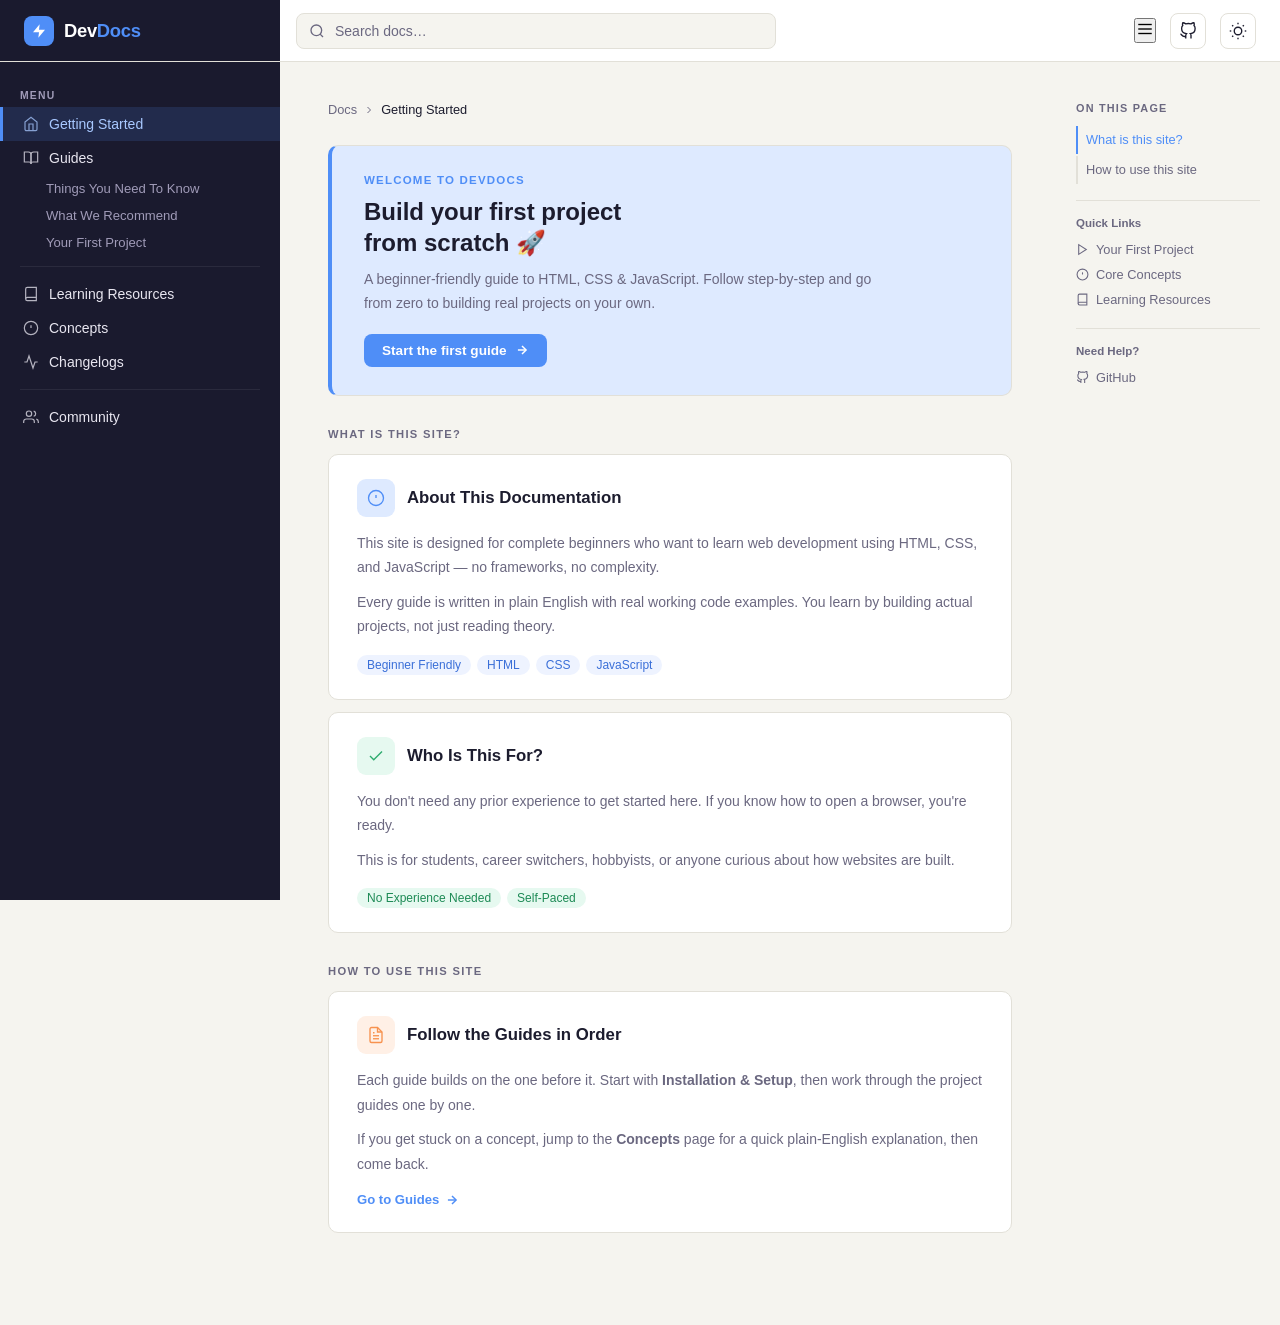
==== index.html @ c7338a74 "Added hamburger bar, and edited hyperlinks." ====
<!DOCTYPE html>
<html lang="en" data-theme="light">

<head>
  <meta charset="UTF-8" />
  <meta name="viewport" content="width=device-width, initial-scale=1.0" />
  <title>DevDocs — Beginner Developer Documentation</title>
  <link rel="stylesheet" href="../CSS/style.css" />
</head>

<body>

  <!-- Header -->
  <header>
    <div class="logo-area">
      <div class="logo-icon">
        <svg viewBox="0 0 24 24">
          <path d="M13 2L3 14h9l-1 8 10-12h-9l1-8z" />
        </svg>
      </div>
      <span class="logo-text">Dev<span>Docs</span></span>
    </div>

    <div class="search-wrap">
      <svg viewBox="0 0 24 24" stroke-width="2">
        <circle cx="11" cy="11" r="8" />
        <path d="m21 21-4.35-4.35" />
      </svg>
      <input type="text" placeholder="Search docs…" aria-label="Search documentation" />
    </div>

    <nav class="nav-icons">
      <button class="hamburger" id="hamburger" aria-label="Toggle menu">
        <svg viewBox="0 0 24 24">
          <line x1="3" y1="6" x2="21" y2="6" />
          <line x1="3" y1="12" x2="21" y2="12" />
          <line x1="3" y1="18" x2="21" y2="18" />
        </svg>
      </button>
      <!-- GitHub -->
      <a href="https://github.com/GautamAdhish/Developers-Documentation-Site" aria-label="GitHub" target="_blank">
        <svg viewBox="0 0 24 24">
          <path
            d="M9 19c-5 1.5-5-2.5-7-3m14 6v-3.87a3.37 3.37 0 0 0-.94-2.61c3.14-.35 6.44-1.54 6.44-7A5.44 5.44 0 0 0 20 4.77 5.07 5.07 0 0 0 19.91 1S18.73.65 16 2.48a13.38 13.38 0 0 0-7 0C6.27.65 5.09 1 5.09 1A5.07 5.07 0 0 0 5 4.77a5.44 5.44 0 0 0-1.5 3.78c0 5.42 3.3 6.61 6.44 7A3.37 3.37 0 0 0 9 18.13V22" />
        </svg>
      </a>

      <!-- Theme Toggle -->
      <button id="theme-toggle" aria-label="Toggle dark mode">
        <!-- Sun icon (visible in light mode) -->
        <svg id="icon-sun" viewBox="0 0 24 24">
          <circle cx="12" cy="12" r="5" />
          <line x1="12" y1="1" x2="12" y2="3" />
          <line x1="12" y1="21" x2="12" y2="23" />
          <line x1="4.22" y1="4.22" x2="5.64" y2="5.64" />
          <line x1="18.36" y1="18.36" x2="19.78" y2="19.78" />
          <line x1="1" y1="12" x2="3" y2="12" />
          <line x1="21" y1="12" x2="23" y2="12" />
          <line x1="4.22" y1="19.78" x2="5.64" y2="18.36" />
          <line x1="18.36" y1="5.64" x2="19.78" y2="4.22" />
        </svg>
        <!-- Moon icon (visible in dark mode) -->
        <svg id="icon-moon" viewBox="0 0 24 24">
          <path d="M21 12.79A9 9 0 1 1 11.21 3 7 7 0 0 0 21 12.79z" />
        </svg>
      </button>
    </nav>
  </header>

  <!-- Shell -->
  <div class="shell">

    <!-- Left Sidebar -->
    <aside class="left">
      <div class="nav-section">
        <div class="nav-label">Menu</div>

        <a href="../DevDocSite/index.html" class="nav-item active" target="_blank">
          <svg viewBox="0 0 24 24">
            <path d="M3 9l9-7 9 7v11a2 2 0 0 1-2 2H5a2 2 0 0 1-2-2z" />
            <polyline points="9 22 9 12 15 12 15 22" />
          </svg>
          Getting Started
        </a>

        <a href="#" class="nav-item">
          <svg viewBox="0 0 24 24">
            <path d="M2 3h6a4 4 0 0 1 4 4v14a3 3 0 0 0-3-3H2z" />
            <path d="M22 3h-6a4 4 0 0 0-4 4v14a3 3 0 0 1 3-3h7z" />
          </svg>
          Guides
        </a>
        <div class="nav-sub">
          <a href="HTML/things-you-need-to-know.html" class="nav-item">Things You Need To Know</a>
          <a href="#" class="nav-item">What We Recommend</a>
          <a href="#" class="nav-item">Your First Project</a>
        </div>

        <div class="nav-divider"></div>

        <a href="#" class="nav-item">
          <svg viewBox="0 0 24 24">
            <path d="M4 19.5A2.5 2.5 0 0 1 6.5 17H20" />
            <path d="M6.5 2H20v20H6.5A2.5 2.5 0 0 1 4 19.5v-15A2.5 2.5 0 0 1 6.5 2z" />
          </svg>
          Learning Resources
        </a>

        <a href="#" class="nav-item">
          <svg viewBox="0 0 24 24">
            <circle cx="12" cy="12" r="10" />
            <line x1="12" y1="8" x2="12" y2="12" />
            <line x1="12" y1="16" x2="12.01" y2="16" />
          </svg>
          Concepts
        </a>

        <a href="#" class="nav-item">
          <svg viewBox="0 0 24 24">
            <polyline points="22 12 18 12 15 21 9 3 6 12 2 12" />
          </svg>
          Changelogs
        </a>

        <div class="nav-divider"></div>

        <a href="#" class="nav-item">
          <svg viewBox="0 0 24 24">
            <path d="M17 21v-2a4 4 0 0 0-4-4H5a4 4 0 0 0-4 4v2" />
            <circle cx="9" cy="7" r="4" />
            <path d="M23 21v-2a4 4 0 0 0-3-3.87" />
            <path d="M16 3.13a4 4 0 0 1 0 7.75" />
          </svg>
          Community
        </a>
      </div>
    </aside>

    <!-- Main Content -->
    <main>
      <div class="breadcrumb">
        Docs
        <svg viewBox="0 0 24 24">
          <polyline points="9 18 15 12 9 6" />
        </svg>
        <span>Getting Started</span>
      </div>

      <!-- Hero -->
      <div class="hero">
        <div class="hero-eyebrow">Welcome to DevDocs</div>
        <h1>Build your first project<br />from scratch 🚀</h1>
        <p>A beginner-friendly guide to HTML, CSS &amp; JavaScript. Follow step-by-step and go from zero to building
          real projects on your own.</p>
        <a href="../HTML/things-you-need-to-know.html" class="hero-cta">
          Start the first guide
          <svg viewBox="0 0 24 24">
            <line x1="5" y1="12" x2="19" y2="12" />
            <polyline points="12 5 19 12 12 19" />
          </svg>
        </a>
      </div>

      <!-- Section 1 -->
      <div class="section-heading" id="what-is-this">What is this site?</div>

      <div class="content-block">
        <div class="block-header">
          <div class="block-icon icon-blue">
            <svg viewBox="0 0 24 24">
              <circle cx="12" cy="12" r="10" />
              <line x1="12" y1="8" x2="12" y2="12" />
              <line x1="12" y1="16" x2="12.01" y2="16" />
            </svg>
          </div>
          <div class="block-title">About This Documentation</div>
        </div>
        <div class="block-body">
          <p>This site is designed for complete beginners who want to learn web development using HTML, CSS, and
            JavaScript — no frameworks, no complexity.</p>
          <p>Every guide is written in plain English with real working code examples. You learn by building actual
            projects, not just reading theory.</p>
        </div>
        <div class="block-tags">
          <span class="tag">Beginner Friendly</span>
          <span class="tag">HTML</span>
          <span class="tag">CSS</span>
          <span class="tag">JavaScript</span>
        </div>
      </div>

      <div class="content-block">
        <div class="block-header">
          <div class="block-icon icon-green">
            <svg viewBox="0 0 24 24">
              <polyline points="20 6 9 17 4 12" />
            </svg>
          </div>
          <div class="block-title">Who Is This For?</div>
        </div>
        <div class="block-body">
          <p>You don't need any prior experience to get started here. If you know how to open a browser, you're ready.
          </p>
          <p>This is for students, career switchers, hobbyists, or anyone curious about how websites are built.</p>
        </div>
        <div class="block-tags">
          <span class="tag green">No Experience Needed</span>
          <span class="tag green">Self-Paced</span>
        </div>
      </div>

      <!-- Section 2 -->
      <div class="section-heading" id="how-to-use">How to use this site</div>

      <div class="content-block">
        <div class="block-header">
          <div class="block-icon icon-orange">
            <svg viewBox="0 0 24 24">
              <path d="M14 2H6a2 2 0 0 0-2 2v16a2 2 0 0 0 2 2h12a2 2 0 0 0 2-2V8z" />
              <polyline points="14 2 14 8 20 8" />
              <line x1="16" y1="13" x2="8" y2="13" />
              <line x1="16" y1="17" x2="8" y2="17" />
              <polyline points="10 9 9 9 8 9" />
            </svg>
          </div>
          <div class="block-title">Follow the Guides in Order</div>
        </div>
        <div class="block-body">
          <p>Each guide builds on the one before it. Start with <strong>Installation &amp; Setup</strong>, then work
            through the project guides one by one.</p>
          <p>If you get stuck on a concept, jump to the <strong>Concepts</strong> page for a quick plain-English
            explanation, then come back.</p>
        </div>
        <a href="#" class="block-link">
          Go to Guides
          <svg viewBox="0 0 24 24">
            <line x1="5" y1="12" x2="19" y2="12" />
            <polyline points="12 5 19 12 12 19" />
          </svg>
        </a>
      </div>

    </main>

    <!-- Right Sidebar -->
    <aside class="right">
      <div class="toc-title">On This Page</div>
      <ul class="toc-list">
        <li><a href="#what-is-this" class="active">What is this site?</a></li>
        <li><a href="#how-to-use">How to use this site</a></li>
      </ul>

      <div class="toc-divider"></div>

      <div class="toc-extra-title">Quick Links</div>
      <a href="#" class="toc-extra-link">
        <svg viewBox="0 0 24 24">
          <polygon points="5 3 19 12 5 21 5 3" />
        </svg>
        Your First Project
      </a>
      <a href="#" class="toc-extra-link">
        <svg viewBox="0 0 24 24">
          <circle cx="12" cy="12" r="10" />
          <line x1="12" y1="8" x2="12" y2="12" />
          <line x1="12" y1="16" x2="12.01" y2="16" />
        </svg>
        Core Concepts
      </a>
      <a href="#" class="toc-extra-link">
        <svg viewBox="0 0 24 24">
          <path d="M4 19.5A2.5 2.5 0 0 1 6.5 17H20" />
          <path d="M6.5 2H20v20H6.5A2.5 2.5 0 0 1 4 19.5v-15A2.5 2.5 0 0 1 6.5 2z" />
        </svg>
        Learning Resources
      </a>

      <div class="toc-divider"></div>

      <div class="toc-extra-title">Need Help?</div>
      <a href="https://github.com/GautamAdhish/Developers-Documentation-Site" class="toc-extra-link" target="_blank">
        <svg viewBox="0 0 24 24">
          <path
            d="M9 19c-5 1.5-5-2.5-7-3m14 6v-3.87a3.37 3.37 0 0 0-.94-2.61c3.14-.35 6.44-1.54 6.44-7A5.44 5.44 0 0 0 20 4.77 5.07 5.07 0 0 0 19.91 1S18.73.65 16 2.48a13.38 13.38 0 0 0-7 0C6.27.65 5.09 1 5.09 1A5.07 5.07 0 0 0 5 4.77a5.44 5.44 0 0 0-1.5 3.78c0 5.42 3.3 6.61 6.44 7A3.37 3.37 0 0 0 9 18.13V22" />
        </svg>
        GitHub
      </a>
    </aside>

  </div><!-- end shell -->

  <div class="sidebar-overlay" id="sidebar-overlay"></div>

  <script>
    const toggle = document.getElementById('theme-toggle');
    const html = document.documentElement;

    // Load saved preference
    const saved = localStorage.getItem('devdocs-theme');
    if (saved) html.setAttribute('data-theme', saved);

    toggle.addEventListener('click', () => {
      const current = html.getAttribute('data-theme');
      const next = current === 'dark' ? 'light' : 'dark';
      html.setAttribute('data-theme', next);
      localStorage.setItem('devdocs-theme', next);
    });

    // Hamburger sidebar toggle
    const hamburger = document.getElementById('hamburger');
    const sidebar = document.querySelector('aside.left');
    const overlay = document.getElementById('sidebar-overlay');

    hamburger.addEventListener('click', () => {
      sidebar.classList.toggle('open');
      overlay.classList.toggle('active');
    });

    overlay.addEventListener('click', () => {
      sidebar.classList.remove('open');
      overlay.classList.remove('active');
    });
  </script>

</body>

</html>
---- CSS/style.css ----
/* Reset */
*, *::before, *::after { 
  box-sizing: border-box; margin: 0; padding: 0; 
}

/*-- Light Theme (default) --*/
:root {
  --bg:          #f5f4ef;
  --surface:     #ffffff;
  --sidebar-bg:  #1a1a2e;
  --sidebar-txt: #e8e6f0;
  --sidebar-sub: #a09bb8;
  --accent:      #4f8ef7;
  --accent-soft: #deeaff;
  --accent2:     #f7924f;
  --text:        #1c1c2e;
  --muted:       #6b6880;
  --border:      #e2e0d8;
  --tag-bg:      #eef3ff;
  --tag-txt:     #3a6fd8;
  --radius:      10px;
  --sidebar-w:   280px;
  --right-w:     220px;

  /* theme toggle icon visibility */
  --icon-sun:    block;
  --icon-moon:   none;
}

/* Dark Theme */
[data-theme="dark"] {
  --bg:          #0f0f1a;
  --surface:     #1a1a2e;
  --sidebar-bg:  #0d0d1a;
  --sidebar-txt: #e8e6f0;
  --sidebar-sub: #7a7595;
  --accent:      #4f8ef7;
  --accent-soft: #1a2a4a;
  --accent2:     #f7924f;
  --text:        #e8e6f0;
  --muted:       #8a87a0;
  --border:      #2a2a42;
  --tag-bg:      #1a2a4a;
  --tag-txt:     #7ab0ff;

  --icon-sun:    none;
  --icon-moon:   block;
}

/* Base */
html { 
  scroll-behavior: smooth; 
}

body {
  font-family: 'DM Sans', sans-serif;
  background: var(--bg);
  color: var(--text);
  min-height: 100vh;
  display: flex;
  flex-direction: column;
  transition: background 0.25s, color 0.25s;
}

/* Header */
header {
  position: sticky;
  top: 0;
  z-index: 100;
  background: var(--surface);
  border-bottom: 1px solid var(--border);
  display: grid;
  grid-template-columns: var(--sidebar-w) 1fr auto;
  align-items: center;
  gap: 16px;
  padding: 0 24px 0 0;
  height: 62px;
  transition: background 0.25s, border-color 0.25s;
}

.logo-area {
  background: var(--sidebar-bg);
  height: 100%;
  display: flex;
  align-items: center;
  padding: 0 24px;
  gap: 10px;
  transition: background 0.25s;
}

.logo-icon {
  width: 30px;
  height: 30px;
  background: var(--accent);
  border-radius: 8px;
  display: grid;
  place-items: center;
}

.logo-icon svg { 
  width: 16px; height: 16px; fill: white; 
}

.logo-text {
  font-family: 'Syne', sans-serif;
  font-weight: 800;
  font-size: 1.15rem;
  color: white;
  letter-spacing: -0.3px;
}

.logo-text span { 
  color: var(--accent); 
}

/* Search */
.search-wrap {
  position: relative;
  max-width: 480px;
}

.search-wrap svg {
  position: absolute;
  left: 13px;
  top: 50%;
  transform: translateY(-50%);
  width: 16px;
  height: 16px;
  stroke: var(--muted);
  fill: none;
}

.search-wrap input {
  width: 100%;
  padding: 9px 16px 9px 38px;
  border: 1.5px solid var(--border);
  border-radius: 8px;
  font-family: 'DM Sans', sans-serif;
  font-size: 0.875rem;
  background: var(--bg);
  color: var(--text);
  outline: none;
  transition: border-color 0.2s, background 0.25s, color 0.25s;
}

.search-wrap input:focus  { 
  border-color: var(--accent); 
  background: var(--surface); 
}

.search-wrap input::placeholder { 
  color: var(--muted); 
}

/* Nav icons */
.nav-icons {
  display: flex;
  align-items: center;
  gap: 14px;
}

.nav-icons a {
  display: grid;
  place-items: center;
  width: 36px;
  height: 36px;
  border-radius: 8px;
  border: 1.5px solid var(--border);
  color: var(--text);
  text-decoration: none;
  transition: background 0.2s, border-color 0.2s;
  cursor: pointer;
  background: transparent;
}

.nav-icons a:hover { 
  background: var(--accent-soft); 
  border-color: var(--accent); 
}
.nav-icons svg { 
  width: 18px; 
  height: 18px; 
  fill: none; stroke: 
  currentColor; stroke-width: 1.8; 
}

/* Theme toggle button */
#theme-toggle {
  display: grid;
  place-items: center;
  width: 36px;
  height: 36px;
  border-radius: 8px;
  border: 1.5px solid var(--border);
  color: var(--text);
  background: transparent;
  cursor: pointer;
  transition: background 0.2s, border-color 0.2s;
  padding: 0;
}

#theme-toggle:hover { 
  background: var(--accent-soft); border-color: var(--accent); 
}
#theme-toggle svg   { 
  width: 18px; 
  height: 18px; 
  fill: none; 
  stroke: currentColor; 
  stroke-width: 1.8;
 }

#icon-sun  { 
  display: var(--icon-sun); 
}

#icon-moon { 
  display: var(--icon-moon); 
}

/* Layout Shell */
.shell {
  display: grid;
  grid-template-columns: var(--sidebar-w) 1fr var(--right-w);
  flex: 1;
  min-height: 0;
}

/* Left Sidebar */
aside.left {
  background: var(--sidebar-bg);
  min-height: calc(100vh - 62px);
  padding: 28px 0;
  position: sticky;
  top: 62px;
  height: calc(100vh - 62px);
  overflow-y: auto;
  transition: background 0.25s;
}

aside.left::-webkit-scrollbar { 
  width: 4px; 
}

aside.left::-webkit-scrollbar-thumb { 
  background: #3a3a5c; border-radius: 4px; 
}

.nav-section { 
  margin-bottom: 8px; 
}

.nav-label {
  font-family: 'Syne', sans-serif;
  font-size: 0.65rem;
  font-weight: 700;
  letter-spacing: 1.2px;
  text-transform: uppercase;
  color: var(--sidebar-sub);
  padding: 0 20px 6px;
}

.nav-item {
  display: flex;
  align-items: center;
  gap: 10px;
  padding: 9px 20px;
  color: var(--sidebar-txt);
  text-decoration: none;
  font-size: 0.875rem;
  font-weight: 400;
  border-left: 3px solid transparent;
  transition: background 0.15s, border-color 0.15s, color 0.15s;
}

.nav-item:hover {
  background: rgba(255,255,255,0.06);
  color: white;
}

.nav-item.active {
  background: rgba(79,142,247,0.15);
  border-left-color: var(--accent);
  color: #a8c8ff;
  font-weight: 500;
}

.nav-item svg {
  width: 16px;
  height: 16px;
  stroke: currentColor;
  fill: none;
  stroke-width: 1.8;
  flex-shrink: 0;
  opacity: 0.75;
}

.nav-sub { 
  padding-left: 46px; 
}

.nav-sub .nav-item {
  font-size: 0.82rem;
  color: var(--sidebar-sub);
  padding: 6px 20px 6px 0;
  border-left: none;
}

.nav-sub .nav-item:hover  { 
  color: var(--sidebar-txt); 
  background: none; 
}

.nav-sub .nav-item.active { 
  color: var(--accent); 
  background: none; 
  font-weight: 500; 
}

.nav-divider {
  height: 1px;
  background: rgba(255,255,255,0.07);
  margin: 10px 20px;
}

/* Main Content */
main {
  padding: 40px 48px 80px;
  min-width: 0;
}

.breadcrumb {
  display: flex;
  align-items: center;
  gap: 6px;
  font-size: 0.8rem;
  color: var(--muted);
  margin-bottom: 28px;
}

.breadcrumb span { 
  color: var(--text); 
  font-weight: 500; 
}

.breadcrumb svg  { 
  width: 12px; 
  height: 12px; 
  stroke: currentColor; 
  fill: none; 
  stroke-width: 2; 
}

/* Content blocks */
.content-block {
  background: var(--surface);
  border: 1px solid var(--border);
  border-radius: var(--radius);
  padding: 24px 28px;
  margin-bottom: 12px;
  transition: box-shadow 0.2s, background 0.25s, border-color 0.25s;
}

.content-block:hover { 
  box-shadow: 0 4px 20px rgba(0,0,0,0.08); 
}

.block-header {
  display: flex;
  align-items: center;
  gap: 12px;
  margin-bottom: 14px;
}

.block-icon {
  width: 38px;
  height: 38px;
  border-radius: 9px;
  display: grid;
  place-items: center;
  flex-shrink: 0;
}

.block-icon svg { 
  width: 18px; 
  height: 18px; 
  stroke: currentColor; 
  fill: none; 
  stroke-width: 1.8; 
}

.icon-blue   { 
  background: var(--accent-soft); 
  color: var(--accent); 
}
.icon-orange { 
  background: #fff0e6; 
  color: var(--accent2); 
}

.icon-green  { 
  background: #e6f9f0; 
  color: #2dab6e; 
}

 /* [] denote attribute selector which selects any attribute with the name "dark" */
[data-theme="dark"] .icon-orange { 
  background: #2a1a0a; 
} 
[data-theme="dark"] .icon-green  { 
  background: #0a2016; 
}

.block-title {
  font-family: 'Syne', sans-serif;
  font-size: 1.05rem;
  font-weight: 700;
  color: var(--text);
}

.block-body {
  font-size: 0.875rem;
  line-height: 1.75;
  color: var(--muted);
}

.block-body p + p { margin-top: 10px; }

.block-tags {
  display: flex;
  flex-wrap: wrap;
  gap: 6px;
  margin-top: 16px;
}

.tag {
  font-size: 0.75rem;
  font-weight: 500;
  padding: 3px 10px;
  border-radius: 20px;
  background: var(--tag-bg);
  color: var(--tag-txt);
  transition: background 0.25s, color 0.25s;
}

.tag.green  { background: #e6f9f0; color: #1d8a55; }
.tag.orange { background: #fff0e6; color: #c06820; }

[data-theme="dark"] .tag.green  { 
  background: #0a2016; color: #3dbb75; 
}

[data-theme="dark"] .tag.orange { 
  background: #2a1a0a; color: #e8924f; 
}

.block-link {
  display: inline-flex;
  align-items: center;
  gap: 6px;
  margin-top: 16px;
  font-size: 0.82rem;
  font-weight: 600;
  color: var(--accent);
  text-decoration: none;
  transition: gap 0.15s;
}

.block-link:hover { 
  gap: 10px; 
}

.block-link svg { 
  width: 14px; 
  height: 14px; 
  stroke: currentColor; 
  fill: none; 
  stroke-width: 2.5; 
}

/* Hero */
.hero {
  background: var(--accent-soft);
  border: 1px solid var(--border);
  border-left: 4px solid var(--accent);
  border-radius: var(--radius);
  padding: 28px 32px;
  margin-bottom: 32px;
  transition: background 0.25s, border-color 0.25s;
}

[data-theme="dark"] .hero {
  background: #1a2a4a;
}

.hero-eyebrow {
  font-size: 0.72rem;
  font-weight: 600;
  letter-spacing: 1.2px;
  text-transform: uppercase;
  color: var(--accent);
  margin-bottom: 10px;
}

.hero h1 {
  font-family: 'Syne', sans-serif;
  font-size: 1.5rem;
  font-weight: 700;
  color: var(--text);
  line-height: 1.3;
  margin-bottom: 10px;
}

.hero p {
  font-size: 0.875rem;
  color: var(--muted);
  line-height: 1.7;
  max-width: 520px;
}

.hero-cta {
  display: inline-flex;
  align-items: center;
  gap: 8px;
  margin-top: 18px;
  background: var(--accent);
  color: white;
  padding: 9px 18px;
  border-radius: 8px;
  font-size: 0.85rem;
  font-weight: 600;
  text-decoration: none;
  transition: background 0.2s;
}

.hero-cta:hover { 
  background: #3a7ae8; 
}

.hero-cta svg   { 
  width: 14px; 
  height: 14px; 
  stroke: currentColor; 
  fill: none; 
  stroke-width: 2.5; 
}

/* Section headings */
.section-heading {
  font-family: 'Syne', sans-serif;
  font-size: 0.7rem;
  font-weight: 700;
  letter-spacing: 1.3px;
  text-transform: uppercase;
  color: var(--muted);
  margin-bottom: 14px;
  margin-top: 32px;
}

.section-heading:first-of-type { 
  margin-top: 0; 
}

/* Right Sidebar */
aside.right {
  padding: 40px 20px 40px 16px;
  position: sticky;
  top: 62px;
  height: calc(100vh - 62px);
  overflow-y: auto;
}

aside.right::-webkit-scrollbar {
   width: 4px; 
}

aside.right::-webkit-scrollbar-thumb { 
  background: var(--border); 
  border-radius: 4px; 
}

.toc-title {
  font-family: 'Syne', sans-serif;
  font-size: 0.68rem;
  font-weight: 700;
  letter-spacing: 1.2px;
  text-transform: uppercase;
  color: var(--muted);
  margin-bottom: 12px;
}

.toc-list { 
  list-style: none; 
}

.toc-list li + li { 
  margin-top: 2px; 
}

.toc-list a {
  display: block;
  font-size: 0.8rem;
  color: var(--muted);
  text-decoration: none;
  padding: 5px 8px;
  border-left: 2px solid var(--border);
  transition: color 0.15s, border-color 0.15s;
  line-height: 1.4;
}

.toc-list a:hover  { 
  color: var(--accent); 
  border-left-color: var(--accent); 
}

.toc-list a.active { 
  color: var(--accent); 
  border-left-color: var(--accent); 
  font-weight: 500; 
}

.toc-divider { 
  height: 1px; 
  background: var(--border); 
  margin: 16px 0; 
  transition: background 0.25s; 
}

.toc-extra-title {
  font-size: 0.72rem;
  font-weight: 600;
  color: var(--muted);
  margin-bottom: 8px;
}

.toc-extra-link {
  display: flex;
  align-items: center;
  gap: 7px;
  font-size: 0.8rem;
  color: var(--muted);
  text-decoration: none;
  padding: 5px 0;
  transition: color 0.15s;
}

.toc-extra-link:hover { 
  color: var(--accent); 
}

.toc-extra-link svg { 
  width: 13px; 
  height: 13px; 
  stroke: currentColor; 
  fill: none; 
  stroke-width: 2; 
  flex-shrink: 0; 
}
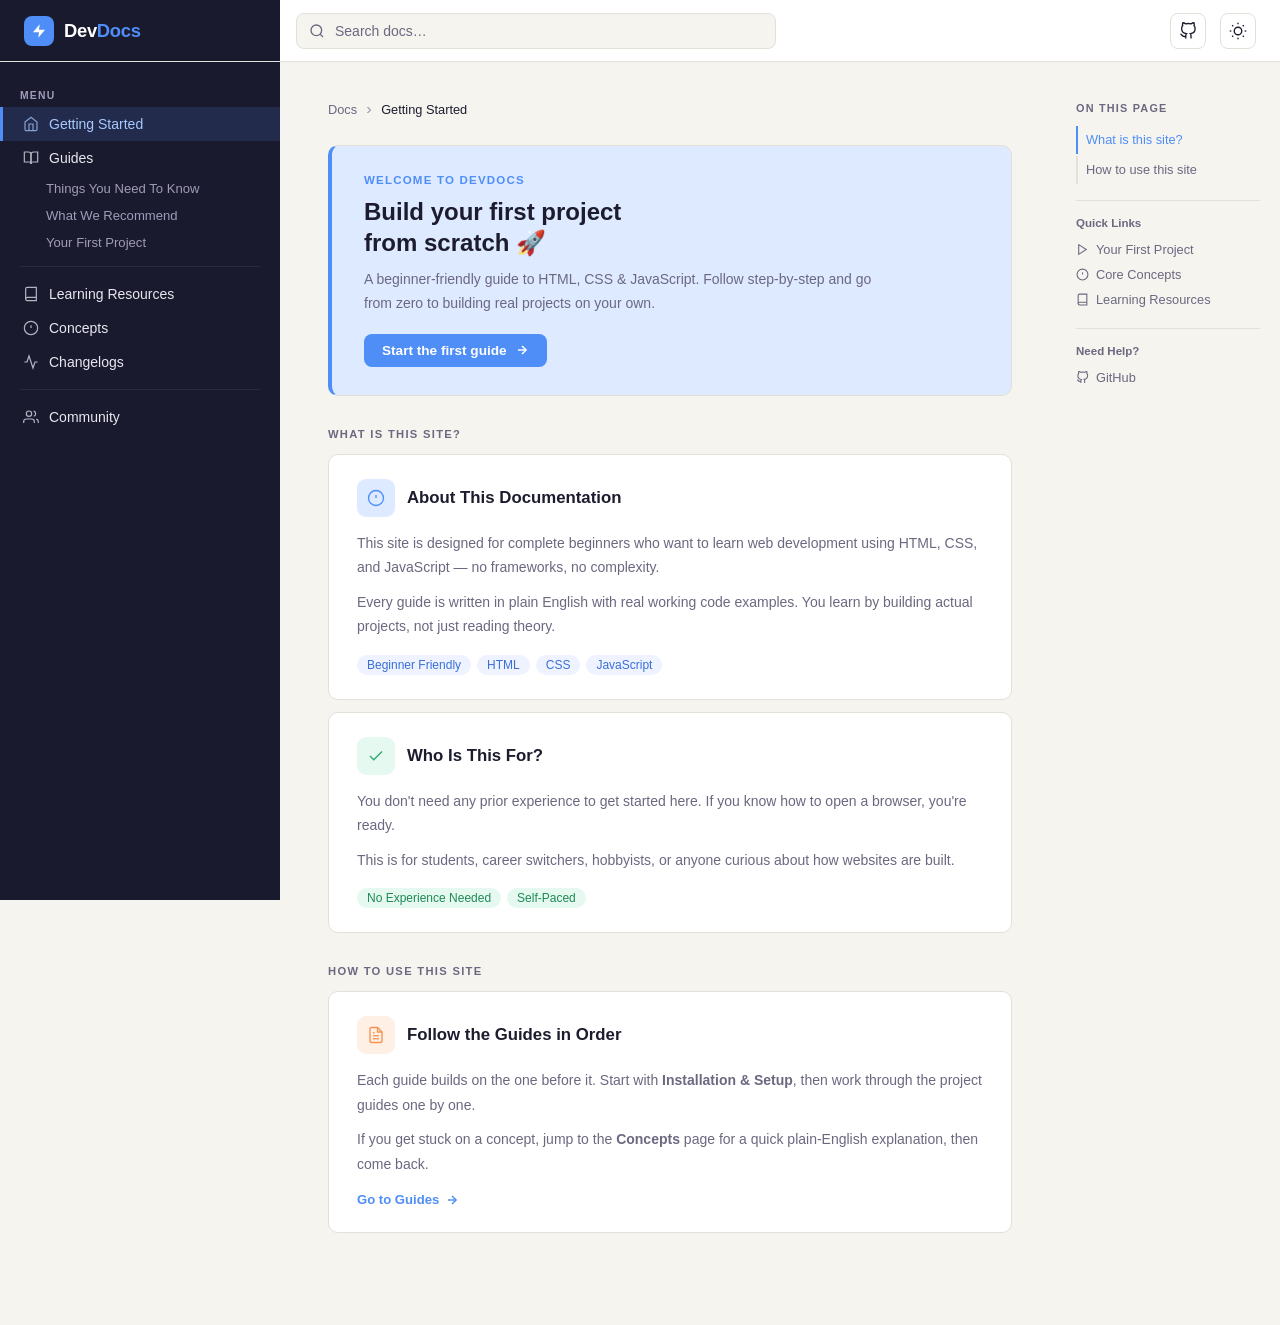
==== commit b52691eb: "Hyperlink Update" ====
--- a/index.html
+++ b/index.html
@@ -92,8 +92,8 @@
         </a>
         <div class="nav-sub">
           <a href="HTML/things-you-need-to-know.html" class="nav-item">Things You Need To Know</a>
-          <a href="#" class="nav-item">What We Recommend</a>
-          <a href="#" class="nav-item">Your First Project</a>
+          <a href="HTML/what-we-recommend.html" class="nav-item">What We Recommend</a>
+          <a href="HTML/your-first-project.html" class="nav-item">Your First Project</a>
         </div>
 
         <div class="nav-divider"></div>
--- a/CSS/style.css
+++ b/CSS/style.css
@@ -655,4 +655,128 @@
   fill: none; 
   stroke-width: 2; 
   flex-shrink: 0; 
+}
+
+/* Hamburger Button (mobile only) */
+.hamburger {
+  display: none;
+  place-items: center;
+  width: 36px;
+  height: 36px;
+  border-radius: 8px;
+  border: 1.5px solid var(--border);
+  background: transparent;
+  color: var(--text);
+  cursor: pointer;
+  padding: 0;
+  transition: background 0.2s, border-color 0.2s;
+  flex-shrink: 0;
+}
+
+.hamburger:hover { background: var(--accent-soft); border-color: var(--accent); }
+.hamburger svg   { width: 18px; height: 18px; stroke: currentColor; fill: none; stroke-width: 1.8; }
+
+/* Sidebar overlay for mobile */
+.sidebar-overlay {
+  display: none;
+  position: fixed;
+  inset: 0;
+  background: rgba(0,0,0,0.5);
+  z-index: 149;
+}
+
+.sidebar-overlay.active { display: block; }
+
+/* Tablet */
+@media (max-width: 1024px) {
+ 
+  /* Hide right sidebar */
+  aside.right { display: none; }
+ 
+  /* Expand main to fill the space */
+  .shell {
+    grid-template-columns: var(--sidebar-w) 1fr;
+  }
+ 
+  main { padding: 32px 36px 60px; }
+}
+ 
+/* ── Small Tablet — 768px ────────────────────────────────── */
+@media (max-width: 768px) {
+ 
+  /* Header: logo | search | icons */
+  header {
+    grid-template-columns: auto 1fr auto;
+    padding: 0 16px;
+    gap: 10px;
+  }
+ 
+  /* Show hamburger */
+  .hamburger { display: grid; }
+ 
+  /* Shrink logo area to just icon + text, no full-width bg */
+  .logo-area {
+    padding: 0 14px;
+    background: transparent;
+  }
+ 
+  .logo-text { font-size: 1rem; }
+ 
+  /* Left sidebar: hidden off-screen by default on mobile */
+  aside.left {
+    position: fixed;
+    top: 0;
+    left: -280px;
+    height: 100vh;
+    width: 260px;
+    z-index: 150;
+    transition: left 0.3s ease;
+    padding-top: 72px;
+  }
+ 
+  /* Sidebar open state toggled by JS */
+  aside.left.open { left: 0; }
+ 
+  /* Shell becomes single column */
+  .shell {
+    grid-template-columns: 1fr;
+  }
+ 
+  main { padding: 28px 24px 60px; }
+ 
+  /* Stack hero content */
+  .hero { padding: 22px 20px; }
+  .hero h1 { font-size: 1.3rem; }
+}
+ 
+/* ── Mobile — 480px ──────────────────────────────────────── */
+@media (max-width: 480px) {
+ 
+  header { height: 54px; }
+  
+  /* Show hamburger */
+  .hamburger { display: grid; }
+  /* Hide search bar text, keep icon visible */
+  .search-wrap input { font-size: 0.8rem; padding: 8px 12px 8px 34px; }
+ 
+  main { padding: 20px 16px 48px; }
+ 
+  /* Hero */
+  .hero { padding: 18px 16px; }
+  .hero h1 { font-size: 1.15rem; }
+  .hero p  { font-size: 0.82rem; }
+ 
+  /* Content blocks */
+  .content-block { padding: 18px 16px; }
+ 
+  /* Breadcrumb wraps cleanly */
+  .breadcrumb { flex-wrap: wrap; font-size: 0.75rem; }
+ 
+  /* Section heading */
+  .section-heading { font-size: 0.65rem; }
+ 
+  /* Block header stacks on very small screens */
+  .block-header { gap: 10px; }
+  .block-title  { font-size: 0.95rem; }
+  .block-body   { font-size: 0.835rem; }
 }
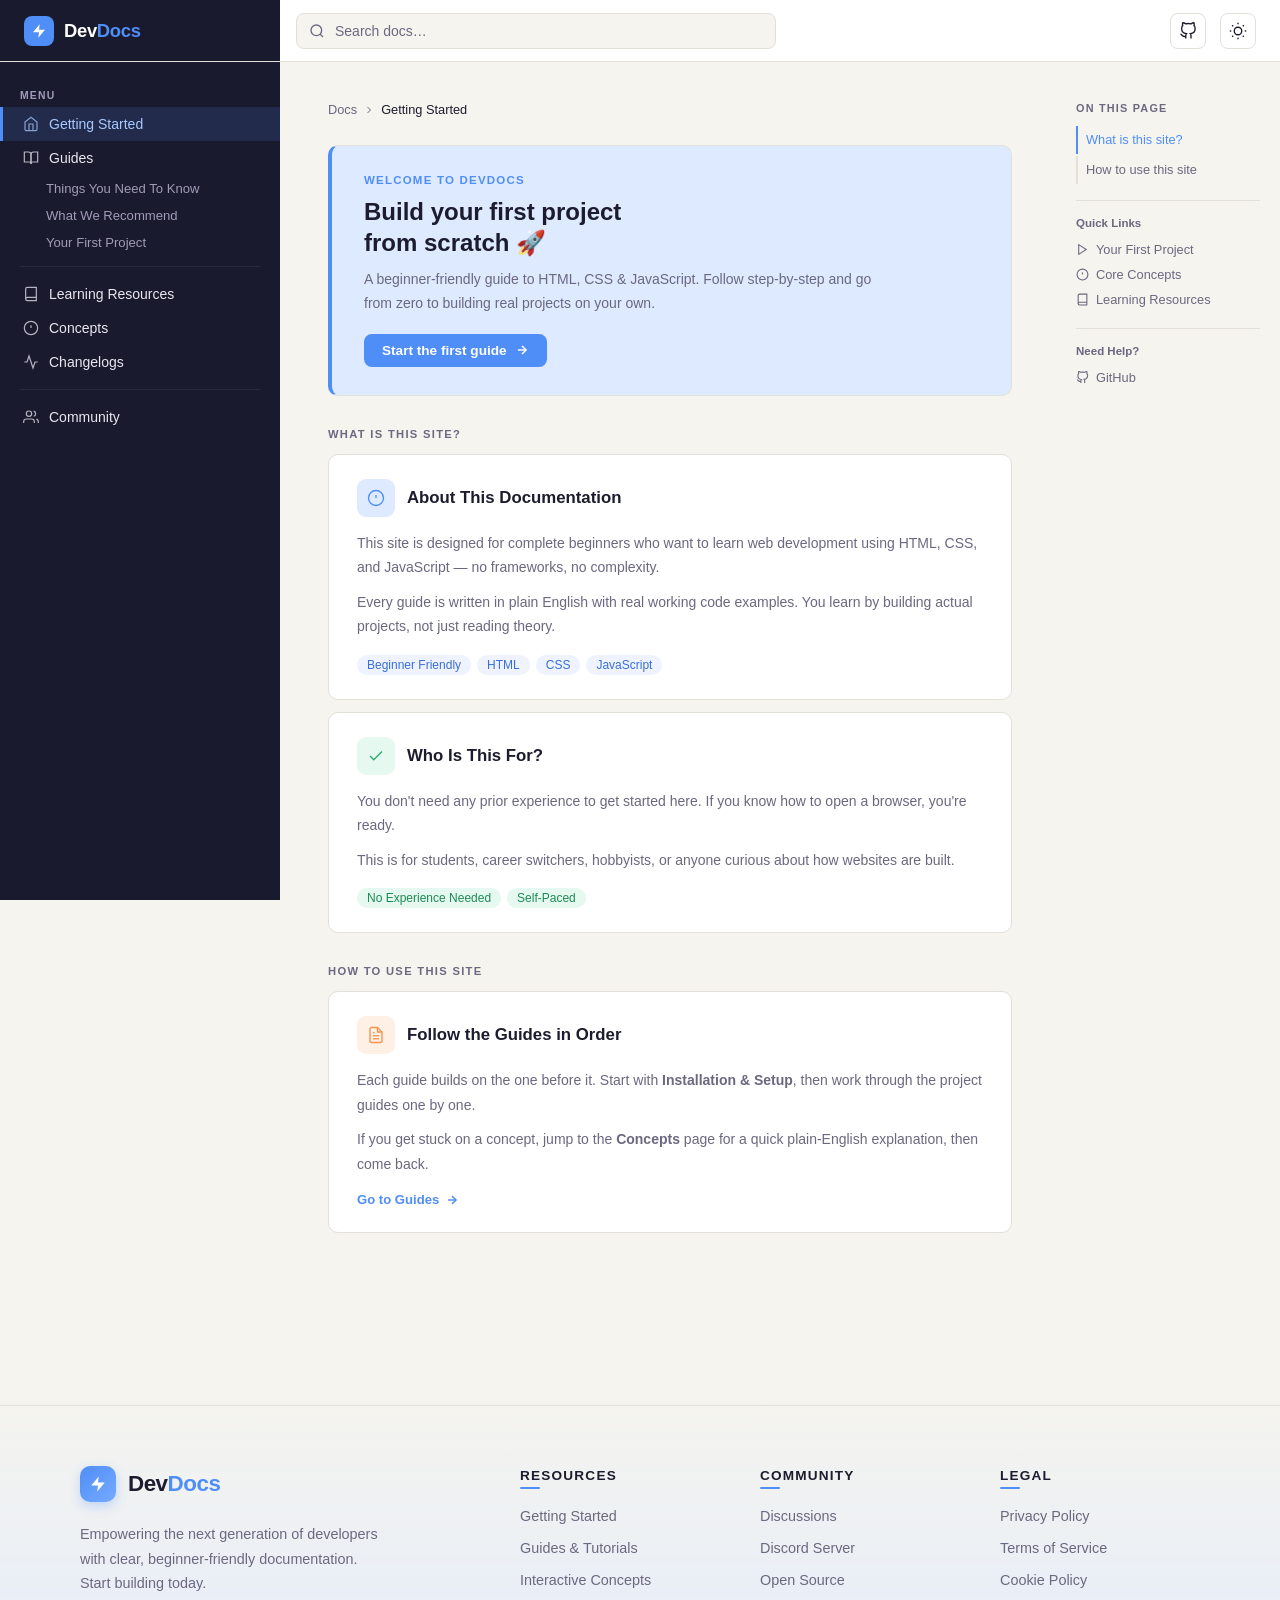
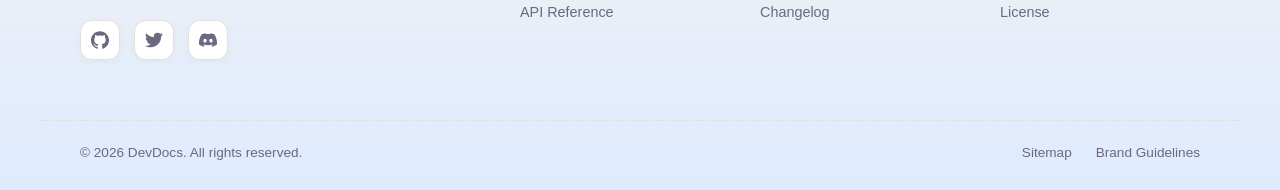
==== commit 975eebc2: "Add Learning resources" ====
--- a/index.html
+++ b/index.html
@@ -98,7 +98,7 @@
 
         <div class="nav-divider"></div>
 
-        <a href="#" class="nav-item">
+        <a href="HTML/learning-resources.html" class="nav-item">
           <svg viewBox="0 0 24 24">
             <path d="M4 19.5A2.5 2.5 0 0 1 6.5 17H20" />
             <path d="M6.5 2H20v20H6.5A2.5 2.5 0 0 1 4 19.5v-15A2.5 2.5 0 0 1 6.5 2z" />
@@ -115,7 +115,7 @@
           Concepts
         </a>
 
-        <a href="#" class="nav-item">
+        <a href="HTML/changelog.html" class="nav-item">
           <svg viewBox="0 0 24 24">
             <polyline points="22 12 18 12 15 21 9 3 6 12 2 12" />
           </svg>
@@ -124,7 +124,7 @@
 
         <div class="nav-divider"></div>
 
-        <a href="#" class="nav-item">
+        <a href="HTML/community.html" class="nav-item">
           <svg viewBox="0 0 24 24">
             <path d="M17 21v-2a4 4 0 0 0-4-4H5a4 4 0 0 0-4 4v2" />
             <circle cx="9" cy="7" r="4" />
@@ -240,6 +240,7 @@
         </a>
       </div>
 
+
     </main>
 
     <!-- Right Sidebar -->
@@ -267,7 +268,7 @@
         </svg>
         Core Concepts
       </a>
-      <a href="#" class="toc-extra-link">
+      <a href="HTML/learning-resources.html" class="toc-extra-link">
         <svg viewBox="0 0 24 24">
           <path d="M4 19.5A2.5 2.5 0 0 1 6.5 17H20" />
           <path d="M6.5 2H20v20H6.5A2.5 2.5 0 0 1 4 19.5v-15A2.5 2.5 0 0 1 6.5 2z" />
@@ -288,6 +289,78 @@
     </aside>
 
   </div><!-- end shell -->
+
+  <!-- Premium Footer -->
+  <footer class="premium-footer">
+    <div class="footer-top">
+      <div class="footer-brand">
+        <div class="footer-brand-header">
+          <div class="logo-icon">
+            <svg viewBox="0 0 24 24">
+              <path d="M13 2L3 14h9l-1 8 10-12h-9l1-8z" />
+            </svg>
+          </div>
+          <span class="brand-name">Dev<span>Docs</span></span>
+        </div>
+        <p>Empowering the next generation of developers with clear, beginner-friendly documentation. Start building today.</p>
+        <div class="footer-socials">
+          <a href="https://github.com/GautamAdhish/Developers-Documentation-Site" aria-label="GitHub" target="_blank">
+            <svg viewBox="0 0 24 24">
+              <path d="M12 .297c-6.63 0-12 5.373-12 12 0 5.303 3.438 9.8 8.205 11.385.6.113.82-.258.82-.577 0-.285-.01-1.04-.015-2.04-3.338.724-4.042-1.61-4.042-1.61C4.422 18.07 3.633 17.7 3.633 17.7c-1.087-.744.084-.729.084-.729 1.205.084 1.838 1.236 1.838 1.236 1.07 1.835 2.809 1.305 3.495.998.108-.776.417-1.305.76-1.605-2.665-.3-5.466-1.332-5.466-5.93 0-1.31.465-2.38 1.235-3.22-.135-.303-.54-1.523.105-3.176 0 0 1.005-.322 3.3 1.23.96-.267 1.98-.399 3-.405 1.02.006 2.04.138 3 .405 2.28-1.552 3.285-1.23 3.285-1.23.645 1.653.24 2.873.12 3.176.765.84 1.23 1.91 1.23 3.22 0 4.61-2.805 5.625-5.475 5.92.42.36.81 1.096.81 2.22 0 1.606-.015 2.896-.015 3.286 0 .315.21.69.825.57C20.565 22.092 24 17.592 24 12.297c0-6.627-5.373-12-12-12"></path>
+            </svg>
+          </a>
+          <a href="#" aria-label="Twitter">
+            <svg viewBox="0 0 24 24">
+              <path d="M23.954 4.569c-.885.389-1.83.654-2.825.775 1.014-.611 1.794-1.574 2.163-2.723-.951.555-2.005.959-3.127 1.184-.896-.959-2.173-1.559-3.591-1.559-2.717 0-4.92 2.203-4.92 4.917 0 .39.045.765.127 1.124C7.691 8.094 4.066 6.13 1.64 3.161c-.427.722-.666 1.561-.666 2.475 0 1.71.87 3.213 2.188 4.096-.807-.026-1.566-.248-2.228-.616v.061c0 2.385 1.693 4.374 3.946 4.827-.413.111-.849.171-1.296.171-.314 0-.615-.03-.916-.086.631 1.953 2.445 3.377 4.604 3.417-1.68 1.319-3.809 2.105-6.102 2.105-.39 0-.779-.023-1.17-.067 2.189 1.394 4.768 2.209 7.557 2.209 9.054 0 13.999-7.496 13.999-13.986 0-.209 0-.42-.015-.63.961-.689 1.8-1.56 2.46-2.548l-.047-.02z"></path>
+            </svg>
+          </a>
+          <a href="#" aria-label="Discord">
+            <svg viewBox="0 0 24 24">
+              <path d="M20.317 4.37a19.791 19.791 0 0 0-4.885-1.515.074.074 0 0 0-.079.037c-.21.375-.444.864-.608 1.25a18.27 18.27 0 0 0-5.487 0 12.64 12.64 0 0 0-.617-1.25.077.077 0 0 0-.079-.037A19.736 19.736 0 0 0 3.677 4.37a.07.07 0 0 0-.032.027C.533 9.046-.32 13.58.099 18.057a.082.082 0 0 0 .031.057 19.9 19.9 0 0 0 5.993 3.03.078.078 0 0 0 .084-.028 14.09 14.09 0 0 0 1.226-1.994.076.076 0 0 0-.041-.106 13.107 13.107 0 0 1-1.872-.892.077.077 0 0 1-.008-.128 10.2 10.2 0 0 0 .372-.292.074.074 0 0 1 .077-.01c3.928 1.793 8.18 1.793 12.062 0a.074.074 0 0 1 .078.01c.12.098.246.198.373.292a.077.077 0 0 1-.006.127 12.299 12.299 0 0 1-1.873.892.077.077 0 0 0-.041.107c.36.698.772 1.362 1.225 1.993a.076.076 0 0 0 .084.028 19.839 19.839 0 0 0 6.002-3.03.077.077 0 0 0 .032-.054c.5-5.177-.838-9.674-3.549-13.66a.061.061 0 0 0-.031-.028zM8.02 15.33c-1.183 0-2.157-1.085-2.157-2.419 0-1.333.956-2.419 2.157-2.419 1.21 0 2.176 1.096 2.157 2.42 0 1.333-.956 2.418-2.157 2.418zm7.975 0c-1.183 0-2.157-1.085-2.157-2.419 0-1.333.955-2.419 2.157-2.419 1.21 0 2.176 1.096 2.157 2.42 0 1.333-.946 2.418-2.157 2.418z"></path>
+            </svg>
+          </a>
+        </div>
+      </div>
+      
+      <div class="footer-column">
+        <h4 class="footer-heading">Resources</h4>
+        <ul>
+          <li><a href="#">Getting Started</a></li>
+          <li><a href="#">Guides &amp; Tutorials</a></li>
+          <li><a href="#">Interactive Concepts</a></li>
+          <li><a href="#">API Reference</a></li>
+        </ul>
+      </div>
+      
+      <div class="footer-column">
+        <h4 class="footer-heading">Community</h4>
+        <ul>
+          <li><a href="#">Discussions</a></li>
+          <li><a href="#">Discord Server</a></li>
+          <li><a href="#">Open Source</a></li>
+          <li><a href="#">Changelog</a></li>
+        </ul>
+      </div>
+      
+      <div class="footer-column">
+        <h4 class="footer-heading">Legal</h4>
+        <ul>
+          <li><a href="#">Privacy Policy</a></li>
+          <li><a href="#">Terms of Service</a></li>
+          <li><a href="#">Cookie Policy</a></li>
+          <li><a href="#">License</a></li>
+        </ul>
+      </div>
+    </div>
+    
+    <div class="footer-bottom">
+      <p>&copy; 2026 DevDocs. All rights reserved.</p>
+      <div class="footer-bottom-links">
+        <a href="HTML/sitemap.html">Sitemap</a>
+        <a href="#">Brand Guidelines</a>
+      </div>
+    </div>
+  </footer>
 
   <div class="sidebar-overlay" id="sidebar-overlay"></div>
 
--- a/CSS/style.css
+++ b/CSS/style.css
@@ -779,4 +779,364 @@
   .block-header { gap: 10px; }
   .block-title  { font-size: 0.95rem; }
   .block-body   { font-size: 0.835rem; }
+}
+/* ─────────────────────────────────────────── */
+/* ── Community Page — Member Cards          ── */
+/* ─────────────────────────────────────────── */
+
+.members-list {
+  display: flex;
+  flex-direction: column;
+  gap: 16px;
+  margin-top: 24px;
+}
+
+.member-card {
+  background: var(--surface);
+  border: 1px solid var(--border);
+  border-radius: var(--radius);
+  padding: 22px 28px;
+  display: flex;
+  align-items: center;
+  gap: 24px;
+  transition: box-shadow 0.25s, border-color 0.25s, transform 0.2s;
+}
+
+.member-card:hover {
+  transform: translateY(-2px);
+  box-shadow: 0 8px 24px rgba(0,0,0,0.07);
+  border-color: var(--accent);
+}
+
+.member-avatar {
+  flex-shrink: 0;
+  width: 80px;
+  height: 80px;
+  border-radius: 12px;
+  background: var(--accent-soft);
+  border: 1px solid var(--border);
+  display: grid;
+  place-items: center;
+  color: var(--accent);
+}
+
+[data-theme="dark"] .member-avatar {
+  background: var(--accent-soft);
+}
+
+.member-avatar svg {
+  width: 36px;
+  height: 36px;
+  stroke: currentColor;
+  fill: none;
+  stroke-width: 1.5;
+}
+
+.member-content {
+  flex: 1;
+  min-width: 0;
+}
+
+.member-content p {
+  color: var(--muted);
+  font-size: 0.875rem;
+  line-height: 1.75;
+  margin: 0;
+}
+
+.member-name {
+  flex-shrink: 0;
+  width: 150px;
+  font-family: 'Syne', sans-serif;
+  font-weight: 700;
+  font-size: 1.05rem;
+  color: var(--text);
+}
+
+@media (max-width: 768px) {
+  .member-card {
+    flex-direction: column;
+    align-items: flex-start;
+  }
+  .member-name {
+    width: auto;
+  }
+}
+
+/* Premium Footer */
+.premium-footer {
+  margin-top: 80px;
+  padding: 60px 0 30px;
+  background: linear-gradient(to bottom, transparent, var(--accent-soft));
+  border-top: 1px solid var(--border);
+  position: relative;
+  overflow: hidden;
+}
+
+[data-theme="dark"] .premium-footer {
+  background: linear-gradient(to bottom, transparent, rgba(79, 142, 247, 0.05));
+}
+
+.footer-top {
+  display: grid;
+  grid-template-columns: 2fr 1fr 1fr 1fr;
+  gap: 40px;
+  max-width: 1200px;
+  margin: 0 auto;
+  padding: 0 40px;
+}
+
+.footer-brand {
+  display: flex;
+  flex-direction: column;
+}
+
+.footer-brand-header {
+  display: flex;
+  align-items: center;
+  gap: 12px;
+  margin-bottom: 20px;
+}
+
+.footer-brand .logo-icon {
+  width: 36px;
+  height: 36px;
+  background: linear-gradient(135deg, var(--accent), #76aaff);
+  border-radius: 10px;
+  display: grid;
+  place-items: center;
+  box-shadow: 0 4px 12px rgba(79, 142, 247, 0.3);
+  transition: transform 0.3s ease;
+}
+
+.footer-brand:hover .logo-icon {
+  transform: rotate(-10deg) scale(1.05);
+}
+
+.footer-brand .logo-icon svg { width: 18px; height: 18px; fill: white; }
+
+.footer-brand .brand-name {
+  font-family: 'Syne', sans-serif;
+  font-weight: 800;
+  font-size: 1.4rem;
+  color: var(--text);
+  letter-spacing: -0.5px;
+}
+.footer-brand .brand-name span { color: var(--accent); }
+
+.footer-brand p {
+  font-size: 0.9rem;
+  color: var(--muted);
+  line-height: 1.7;
+  max-width: 300px;
+}
+
+.footer-socials {
+  display: flex;
+  gap: 14px;
+  margin-top: 24px;
+}
+
+.footer-socials a {
+  display: grid;
+  place-items: center;
+  width: 40px;
+  height: 40px;
+  border-radius: 12px;
+  background: var(--surface);
+  border: 1px solid var(--border);
+  color: var(--muted);
+  box-shadow: 0 2px 8px rgba(0,0,0,0.04);
+  transition: all 0.3s cubic-bezier(0.4, 0, 0.2, 1);
+  position: relative;
+  overflow: hidden;
+}
+
+.footer-socials a::before {
+  content: '';
+  position: absolute;
+  inset: 0;
+  background: var(--accent);
+  opacity: 0;
+  transition: opacity 0.3s ease;
+  z-index: 0;
+}
+
+.footer-socials a:hover {
+  transform: translateY(-4px);
+  border-color: var(--accent);
+  color: white;
+  box-shadow: 0 6px 16px rgba(79, 142, 247, 0.2);
+}
+
+.footer-socials a:hover::before {
+  opacity: 1;
+}
+
+.footer-socials svg {
+  width: 18px;
+  height: 18px;
+  fill: currentColor;
+  position: relative;
+  z-index: 1;
+}
+
+.footer-column .footer-heading {
+  font-family: 'Syne', sans-serif;
+  font-size: 0.85rem;
+  font-weight: 800;
+  letter-spacing: 1.2px;
+  text-transform: uppercase;
+  color: var(--text);
+  margin-bottom: 24px;
+  position: relative;
+  display: inline-block;
+}
+
+.footer-column .footer-heading::after {
+  content: '';
+  position: absolute;
+  left: 0;
+  bottom: -6px;
+  width: 20px;
+  height: 2px;
+  background: var(--accent);
+  border-radius: 2px;
+  transition: width 0.3s ease;
+}
+
+.footer-column:hover .footer-heading::after {
+  width: 100%;
+}
+
+.footer-column ul {
+  list-style: none;
+  display: flex;
+  flex-direction: column;
+  gap: 14px;
+  padding: 0;
+  margin: 0;
+}
+
+.footer-column a {
+  text-decoration: none;
+  font-size: 0.9rem;
+  color: var(--muted);
+  transition: all 0.25s ease;
+  display: inline-flex;
+  align-items: center;
+  font-weight: 500;
+  position: relative;
+}
+
+.footer-column a::before {
+  content: '→';
+  position: absolute;
+  left: -20px;
+  opacity: 0;
+  color: var(--accent);
+  transition: all 0.25s ease;
+  font-size: 1.1rem;
+}
+
+.footer-column a:hover {
+  color: var(--accent);
+  transform: translateX(20px);
+}
+
+.footer-column a:hover::before {
+  opacity: 1;
+}
+
+.footer-bottom {
+  margin-top: 60px;
+  padding: 24px 40px 0;
+  border-top: 1px dashed var(--border);
+  display: flex;
+  justify-content: space-between;
+  align-items: center;
+  flex-wrap: wrap;
+  gap: 20px;
+  max-width: 1200px;
+  margin-left: auto;
+  margin-right: auto;
+}
+
+.footer-bottom p {
+  font-size: 0.85rem;
+  color: var(--muted);
+  font-weight: 500;
+}
+
+.footer-bottom-links {
+  display: flex;
+  gap: 24px;
+}
+
+.footer-bottom-links a {
+  color: var(--muted);
+  text-decoration: none;
+  font-size: 0.85rem;
+  font-weight: 500;
+  transition: color 0.2s;
+  position: relative;
+}
+
+.footer-bottom-links a::after {
+  content: '';
+  position: absolute;
+  left: 0;
+  bottom: -2px;
+  width: 100%;
+  height: 1px;
+  background: var(--accent);
+  transform: scaleX(0);
+  transform-origin: right;
+  transition: transform 0.3s ease;
+}
+
+.footer-bottom-links a:hover {
+  color: var(--text);
+}
+
+.footer-bottom-links a:hover::after {
+  transform: scaleX(1);
+  transform-origin: left;
+}
+
+/* Footer Responsive */
+@media (max-width: 1024px) {
+  .footer-top {
+    grid-template-columns: 1fr 1fr;
+    gap: 50px;
+  }
+}
+
+@media (max-width: 600px) {
+  .premium-footer {
+    padding: 40px 0 20px;
+    margin-top: 40px;
+  }
+  
+  .footer-top {
+    grid-template-columns: 1fr;
+    gap: 40px;
+    padding: 0 24px;
+  }
+
+  .footer-column a:hover {
+    transform: translateX(10px);
+  }
+  
+  .footer-column a::before {
+    left: -12px;
+  }
+  
+  .footer-bottom {
+    flex-direction: column;
+    text-align: center;
+    justify-content: center;
+    padding: 20px 24px 0;
+    margin-top: 40px;
+  }
 }
